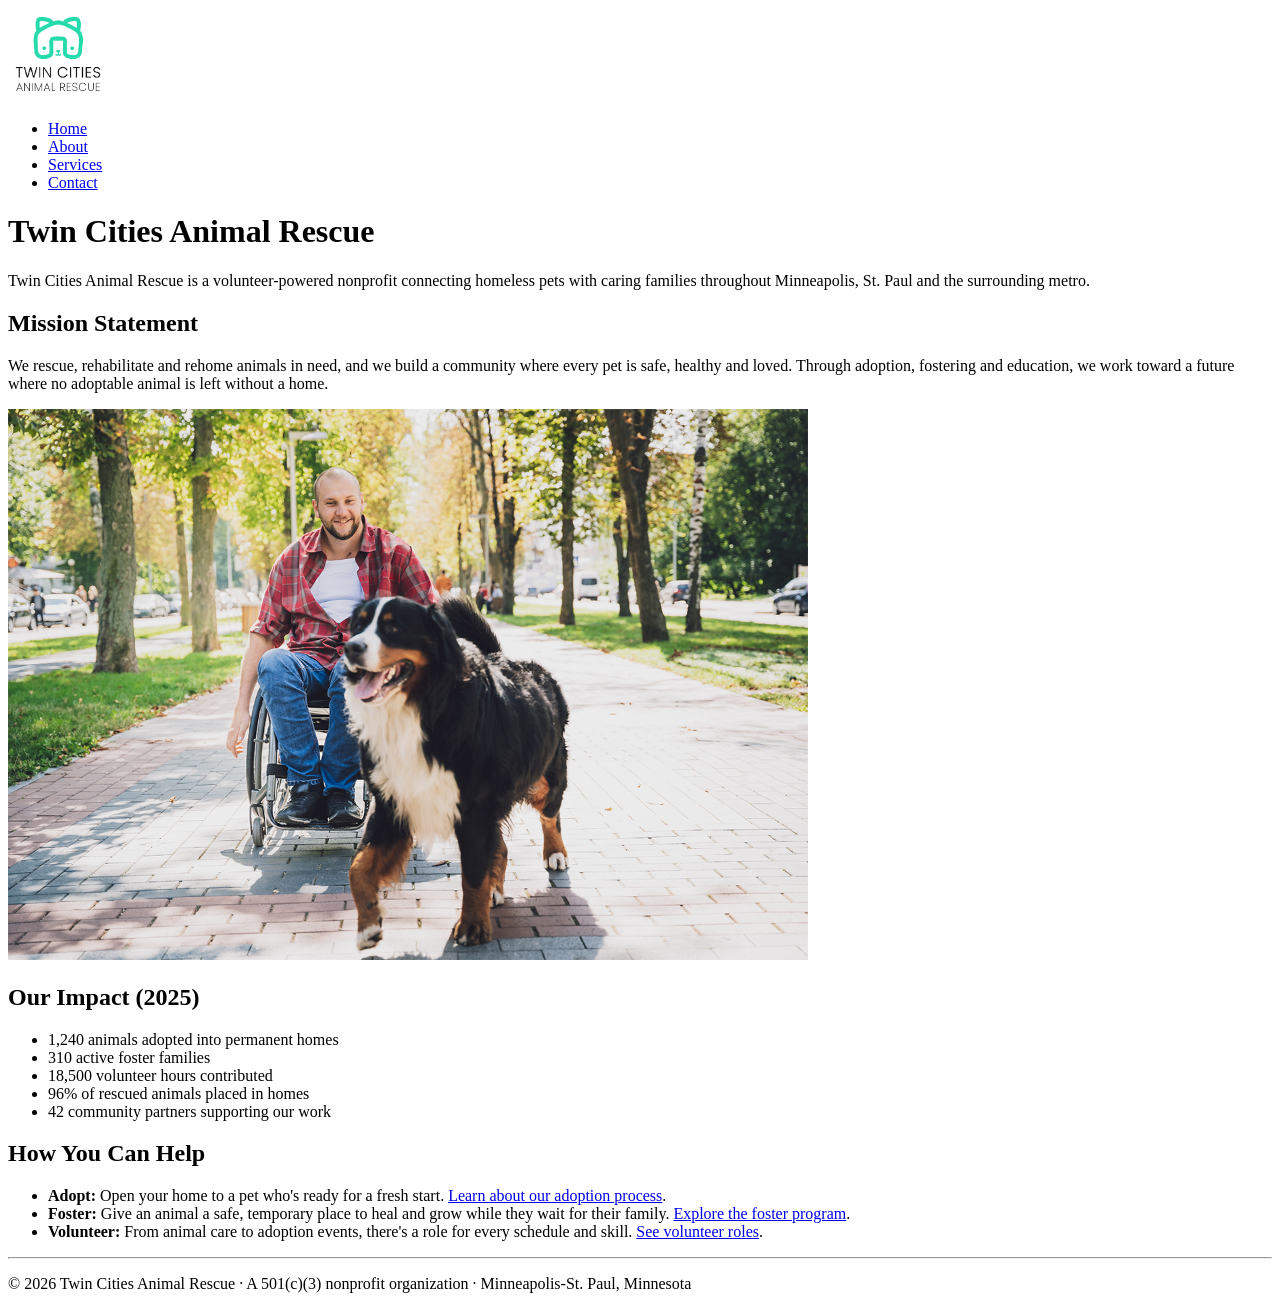
==== index.html @ 7f37abe1 "Touchstone Task 2: finished HTML-only site" ====
<!DOCTYPE html>
<html lang="en">
    <head>
        <meta charset="UTF-8">
        <meta name="viewport" content="width=device-width, initial-scale=1.0">
        <title>Twin Cities Animal Rescue | Home</title> 
    </head>
    <body>
        <header>
            <img src="images/rescue-logo_c.png" alt="Twin Cities Animal Rescue Logo" width="100" height="92">
            <nav aria-label="Primary">
                <ul>
                    <li><a href="index.html" aria-current="page">Home</a></li>
                    <li><a href="about.html">About</a></li>
                    <li><a href="services.html">Services</a></li>
                    <li><a href="contact.html">Contact</a></li>
                </ul>
            </nav>
        </header>
        <main>
            <h1>Twin Cities Animal Rescue</h1>
            <p>Twin Cities Animal Rescue is a volunteer-powered nonprofit connecting homeless pets with caring families throughout Minneapolis, St. Paul and the surrounding metro.</p>
            <section>
                <h2>Mission Statement</h2>
                <p>We rescue, rehabilitate and rehome animals in need, and we build a community where every pet is safe, healthy and loved. Through adoption, fostering and education, we work toward a future where no adoptable animal is left without a home.</p>
                <picture>
                    <source srcset="images/rescue-feature-large_c.png" width="800" height="551" media="(min-width: 800px)">
                    <img src="images/rescue-feature-small_c.png" width="360" height="360" alt="man in a wheelchair smiling at his Bernese Mountain Dog on a sunny urban park path">
                </picture>
            </section>
            <section>
                <h2>Our Impact (2025)</h2>
                <ul>
                    <li>1,240 animals adopted into permanent homes</li>
                    <li>310 active foster families</li>
                    <li>18,500 volunteer hours contributed</li>
                    <li>96% of rescued animals placed in homes</li>
                    <li>42 community partners supporting our work</li>
                </ul>
            </section>
            <section>
                <h2>How You Can Help</h2>
                <ul>
                    <li><strong>Adopt:</strong> Open your home to a pet who's ready for a fresh start. <a href="services.html#adoption">Learn about our adoption process</a>.</li>
                    <li><strong>Foster:</strong> Give an animal a safe, temporary place to heal and grow while they wait for their family. <a href="services.html#foster">Explore the foster program</a>.</li>
                    <li><strong>Volunteer:</strong> From animal care to adoption events, there's a role for every schedule and skill. <a href="services.html#volunteer">See volunteer roles</a>.</li>
                </ul>
            </section>
        </main>
        <footer>
            <hr>
            <p>&copy; 2026 Twin Cities Animal Rescue · A 501(c)(3) nonprofit organization · Minneapolis-St. Paul, Minnesota</p>
        </footer>
    </body>
</html>
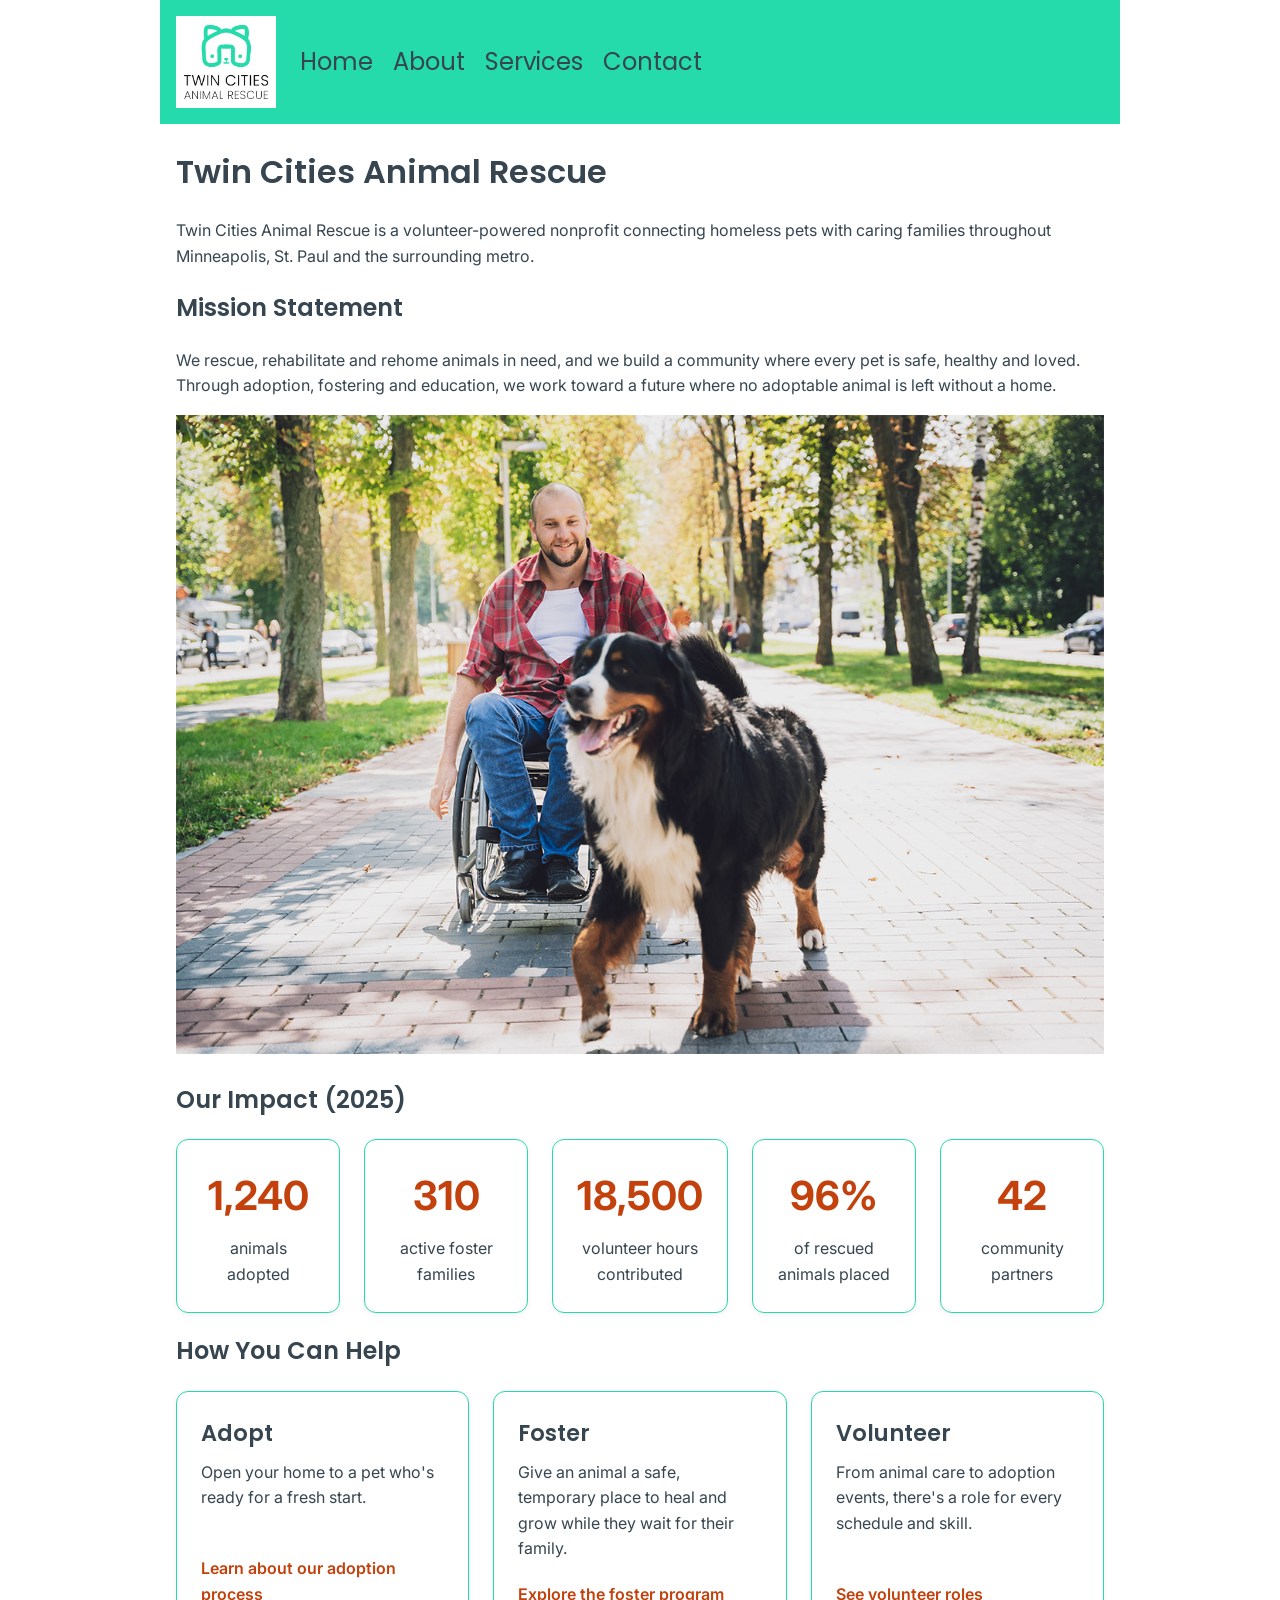
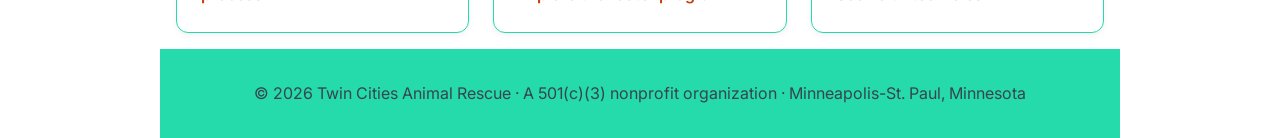
==== commit 6e8f0008: "Add CSS to the site" ====
--- a/index.html
+++ b/index.html
@@ -3,12 +3,16 @@
     <head>
         <meta charset="UTF-8">
         <meta name="viewport" content="width=device-width, initial-scale=1.0">
-        <title>Twin Cities Animal Rescue | Home</title> 
+        <title>Twin Cities Animal Rescue | Home</title>
+        <link rel="preconnect" href="https://fonts.googleapis.com">
+        <link rel="preconnect" href="https://fonts.gstatic.com" crossorigin>
+        <link href="https://fonts.googleapis.com/css2?family=Poppins:wght@400;600&family=Inter:opsz,wght@14..32,100..900&display=swap" rel="stylesheet">
+        <link rel="stylesheet" href="css/styles.css">
     </head>
     <body>
         <header>
             <img src="images/rescue-logo_c.png" alt="Twin Cities Animal Rescue Logo" width="100" height="92">
-            <nav aria-label="Primary">
+            <nav class="primary-nav" aria-label="Primary">
                 <ul>
                     <li><a href="index.html" aria-current="page">Home</a></li>
                     <li><a href="about.html">About</a></li>
@@ -23,32 +27,43 @@
             <section>
                 <h2>Mission Statement</h2>
                 <p>We rescue, rehabilitate and rehome animals in need, and we build a community where every pet is safe, healthy and loved. Through adoption, fostering and education, we work toward a future where no adoptable animal is left without a home.</p>
-                <picture>
-                    <source srcset="images/rescue-feature-large_c.png" width="800" height="551" media="(min-width: 800px)">
+                <picture class="hero">
+                    <source srcset="images/rescue-feature-large_c.png" width="960" height="660" media="(min-width: 600px)">
                     <img src="images/rescue-feature-small_c.png" width="360" height="360" alt="man in a wheelchair smiling at his Bernese Mountain Dog on a sunny urban park path">
                 </picture>
             </section>
             <section>
                 <h2>Our Impact (2025)</h2>
-                <ul>
-                    <li>1,240 animals adopted into permanent homes</li>
-                    <li>310 active foster families</li>
-                    <li>18,500 volunteer hours contributed</li>
-                    <li>96% of rescued animals placed in homes</li>
-                    <li>42 community partners supporting our work</li>
+                <ul class="card-list" >
+                    <li class="stat-card card"><strong>1,240</strong><p>animals adopted</p></li>
+                    <li class="stat-card card"><strong>310</strong><p>active foster families</p></li>
+                    <li class="stat-card card"><strong>18,500</strong><p>volunteer hours contributed</p></li>
+                    <li class="stat-card card"><strong>96%</strong><p>of rescued animals placed</p></li>
+                    <li class="stat-card card"><strong>42</strong><p>community partners</p></li>
                 </ul>
             </section>
             <section>
                 <h2>How You Can Help</h2>
-                <ul>
-                    <li><strong>Adopt:</strong> Open your home to a pet who's ready for a fresh start. <a href="services.html#adoption">Learn about our adoption process</a>.</li>
-                    <li><strong>Foster:</strong> Give an animal a safe, temporary place to heal and grow while they wait for their family. <a href="services.html#foster">Explore the foster program</a>.</li>
-                    <li><strong>Volunteer:</strong> From animal care to adoption events, there's a role for every schedule and skill. <a href="services.html#volunteer">See volunteer roles</a>.</li>
+                <ul class="card-list">
+                    <li class="cta-card card">
+                        <h3>Adopt</h3>
+                        <p>Open your home to a pet who's ready for a fresh start.</p>
+                        <a class="cta-link" href="services.html#adoption">Learn about our adoption process</a>
+                    </li>
+                    <li class="cta-card card">
+                        <h3>Foster</h3>
+                        <p>Give an animal a safe, temporary place to heal and grow while they wait for their family.</p>
+                        <a class="cta-link" href="services.html#foster">Explore the foster program</a>
+                    </li>
+                    <li class="cta-card card">
+                        <h3>Volunteer</h3>
+                        <p>From animal care to adoption events, there's a role for every schedule and skill.</p>
+                        <a class="cta-link" href="services.html#volunteer">See volunteer roles</a>
+                    </li>
                 </ul>
             </section>
         </main>
         <footer>
-            <hr>
             <p>&copy; 2026 Twin Cities Animal Rescue · A 501(c)(3) nonprofit organization · Minneapolis-St. Paul, Minnesota</p>
         </footer>
     </body>
--- a/css/styles.css
+++ b/css/styles.css
@@ -0,0 +1,437 @@
+:root {
+    --teal: #25DAAB;
+    --burnt-orange: #C2410C;
+    --white: #FFFFFF;
+    --charcoal: #36454F;
+    --font-heading: 'Poppins', Arial, Helvetica, sans-serif;
+    --font-body: 'Inter', Arial, Helvetica, sans-serif;
+}
+
+html {
+  box-sizing: border-box;
+}
+
+*, *::before, *::after {
+  box-sizing: inherit;
+}
+
+body {
+    background-color: var(--white);
+    color: var(--charcoal);
+    font-family: var(--font-body);
+    margin: 0;
+    line-height: 1.6;
+}
+
+main {
+    margin: 1rem;
+}
+
+footer {
+    display: flex;
+    flex-direction: column;
+    padding: 1rem;
+    background-color: var(--teal);
+    margin-top: 0.5rem;
+    text-align: center;
+}
+
+@media (min-width: 1024px) {
+    body {
+        max-width: 960px;
+        margin: auto;
+    }
+}
+
+header {
+    display: flex;
+    flex-direction: column;
+    align-items: center;
+    gap: 1.5rem;
+    padding: 1rem;
+    background-color: var(--teal);
+}
+
+@media (min-width: 768px) {
+    header {
+        flex-direction: row;
+    }
+}
+
+a {
+    color: var(--burnt-orange);
+}
+
+a:hover,
+a:focus-visible {
+    color: var(--charcoal);
+}
+
+.primary-nav ul {
+    display: flex;
+    flex-wrap: wrap;
+    align-items: center;
+    gap: 1.25rem;
+    list-style: none;
+    margin: 0;
+    padding: 0;
+}
+
+.primary-nav a {
+    display: block;
+    text-decoration: none;
+    color: var(--charcoal);
+    font-family: var(--font-heading);
+    font-weight: 400;
+}
+
+@media (min-width: 1024px) {
+    .primary-nav a {
+        font-size: 1.5em;
+    }
+}
+
+h1, h2, h3, h4, h5, h6 {
+    font-family: var(--font-heading);
+    font-weight: 600;
+}
+
+.hero img {
+    width: 100%;
+}
+
+img {
+    max-width: 100%; 
+    height: auto;
+}
+
+video {
+    width: 100%;
+    height: auto;
+}
+
+dl {
+    margin: 0 0 0.5rem 0;
+}
+
+dd {
+    margin: 0 0 0.75em 0;
+}
+
+dt {
+    font-family: var(--font-heading);
+    font-weight: 600;
+    color: var(--burnt-orange);
+}
+
+summary {
+    color: var(--burnt-orange);
+    font-family: var(--font-heading);
+    cursor: pointer;
+}
+
+.transcript {
+    margin: 1.5em 0;
+}
+
+.transcript strong {
+    color: var(--burnt-orange);
+}
+
+/* Cards */
+
+.card-list {
+    display: flex;
+    flex-wrap: wrap;
+    gap: 1.5rem;
+    list-style: none;
+    margin: 0;
+    padding: 0;
+}
+
+.card {
+    display: flex;
+    flex-direction: column;
+    background: var(--white);
+    border: 1px solid var(--teal);
+    border-radius: 12px;
+    padding: 1.5rem;
+    box-shadow: 0 2px 6px rgba(0, 0, 0, 0.05);
+}
+
+/* Call to Action List */
+
+.cta-card {
+    flex: 1 1 260px;
+    align-items: flex-start;
+}
+
+.cta-card:hover {
+    transform: translateY(-3px);
+    box-shadow: 0 8px 16px rgba(0, 0, 0, 0.08);
+}
+
+.cta-card h3 {
+    font-size: clamp(1.2rem, 2vw, 1.4rem);
+    margin: 0 0 0.5rem 0;
+}
+
+.cta-card p {
+    margin: 0 0 1.25rem 0;
+}
+
+.cta-link {
+    margin-top: auto;
+    font-weight: 600;
+    text-decoration: none;
+}
+
+.cta-link:hover,
+.cta-link:focus-visible {
+    text-decoration: underline;
+}
+
+/* Stats List */
+
+.stat-card {
+    flex: 1 1 160px;
+    align-items: center;
+}
+
+.stat-card strong {
+    font-size: clamp(1.5rem, 4vw, 2.5rem);
+    color: var(--burnt-orange);
+    margin: 0 0 0.5rem 0;
+}
+
+.stat-card p {
+    text-align: center; 
+    margin: 0;
+}
+
+/* Foster List */
+
+.foster-card {
+    flex: 1 1 260px;
+    align-items: flex-start;
+}
+
+.foster-card h3 {
+    font-size: clamp(1.2rem, 2vw, 1.4rem);
+    margin: 0 0 0.5rem 0;
+}
+
+.foster-card ul {
+    padding-left: 1em;
+}
+
+/* Adoption Process List */
+
+.adopt-card-list {
+    counter-reset: step;
+}
+
+.adopt-card {
+    flex: 1 1 240px;
+    counter-increment: step;
+}
+
+.adopt-card strong::before {
+    content: counter(step);
+    display: inline-flex;
+    align-items: center;
+    justify-content: center;
+    width: 2.5rem;
+    height: 2.5rem;
+    border-radius: 50%;
+    background: var(--burnt-orange);
+    color: var(--white);
+    font-weight: 600;
+    margin-right: 0.5rem;
+}
+
+.adopt-card strong {
+    font-size: clamp(1.25rem, 2.5vw, 1.5rem);
+    color: var(--burnt-orange);
+    margin: 0 0 0.5rem 0;
+    font-family: var(--font-heading);
+    font-weight: 600;
+}
+
+.adopt-card p {
+    margin: 0;
+}
+
+/* Spotlight Feature */
+
+.feature h2 {
+    margin: 0 0 0.75rem 0;
+}
+
+.feature p {
+    margin: 0.75rem 0 0 0;
+}
+
+.spotlight {
+    display: flex;
+    flex-direction: column;
+    gap: 1rem;
+    margin: 0;
+}
+
+.spotlight figcaption {
+    flex: 1;
+}
+
+.spotlight p {
+    margin: 0;
+}
+
+.spotlight img {
+    width: 100%;
+}
+
+.spotlight h3 {
+    font-size: 1.5em;
+    margin: 0 0 0.5rem 0;
+}
+
+@media (min-width: 768px) {
+    .spotlight {
+        flex-direction: row;
+    }
+    .spotlight img {
+        width: 300px;
+        height: 300px;
+    }
+}
+
+/* Forms and Fields */
+
+.split-page {
+    display:flex; 
+    flex-direction: column; 
+    gap: 1em;
+}
+
+@media (min-width: 1024px) {
+    .split-page {
+        flex-direction: row;
+    }
+}
+
+.info-panel {
+    gap: 1em; 
+    display:flex; 
+    flex-direction: column;
+}
+
+.info-panel .card {
+    border-color: var(--charcoal);
+    padding: 0.5em;
+}
+
+.info-panel .card h2 {
+    margin: 0;
+}
+
+form {
+    display: flex;
+    flex-direction: column;
+    gap: 1.5em;
+}
+
+input, select, textarea, button {
+    font: inherit;
+    color: inherit;
+}
+
+input[type="text"], input[type="email"], select, textarea {
+    width: 100%;
+    padding: 0.5rem;
+    border: 1px solid var(--charcoal);
+    margin-bottom: 1em;
+}
+
+input[type="text"]:focus-visible, input[type="email"]:focus-visible, select:focus-visible, textarea:focus-visible {
+    outline: 3px solid var(--burnt-orange);
+}
+
+fieldset {
+    min-width: 0;
+}
+
+fieldset.card {
+    padding: 1em;
+}
+
+label {
+    display: block;
+}
+
+legend {
+    color: var(--burnt-orange);
+    font-family: var(--font-heading);
+    font-weight: 600;
+}
+
+.hint {
+    margin: 0;
+    font-size: 0.8em;
+}
+
+.options {
+    display: flex;
+    flex-direction: column;
+    flex-wrap: wrap;
+    gap: 1em;
+    accent-color: var(--burnt-orange);
+}
+
+@media (min-width: 768px) {
+    .options {
+        flex-direction: row;
+    }
+}
+
+.submit-btn {
+    padding: 0.75rem 1.75rem;
+    background-color: var(--burnt-orange);
+    color: var(--white);
+    border: none;
+    border-radius: 8px;
+    box-shadow: 0 2px 4px rgba(0, 0, 0, 0.2);
+    cursor: pointer;
+    transition: background-color 0.2s ease, transform 0.1s ease, box-shadow 0.2s ease;
+}
+
+.submit-btn:hover {
+  background-color: var(--charcoal);
+  box-shadow: 0 4px 12px rgba(0, 0, 0, 0.3);
+}
+
+.submit-btn:active {
+  transform: translateY(1px);
+  box-shadow: 0 1px 2px rgba(0, 0, 0, 0.2);
+}
+
+/* Sidebar / Info Boxes */
+
+.schedule {
+    border-collapse: collapse;
+}
+
+.schedule caption {
+    text-align: left;
+    margin-bottom: 0.75em;
+}
+
+.schedule th, .schedule td {
+    padding: 0.75em;
+    border: 1px solid var(--charcoal);
+}
+
+address {
+    font-style: normal;
+    line-height: 1.25;
+}
